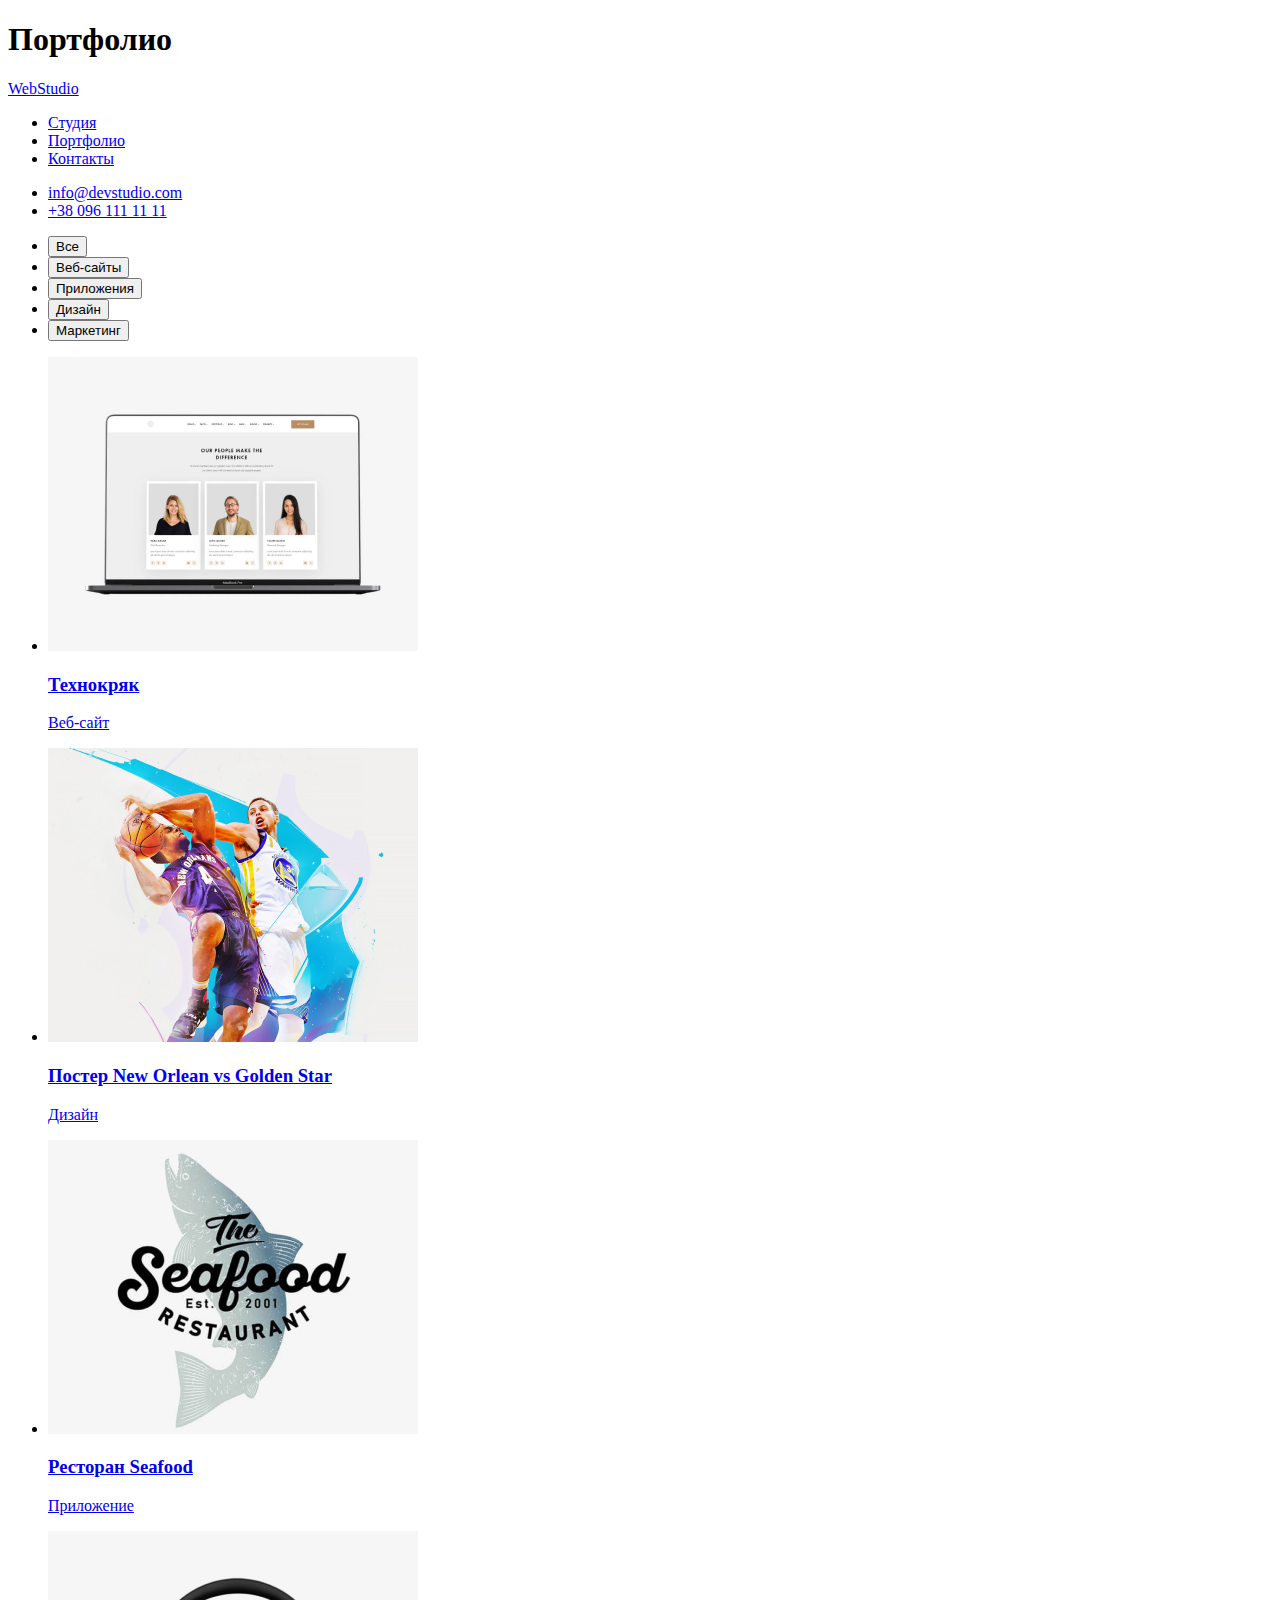
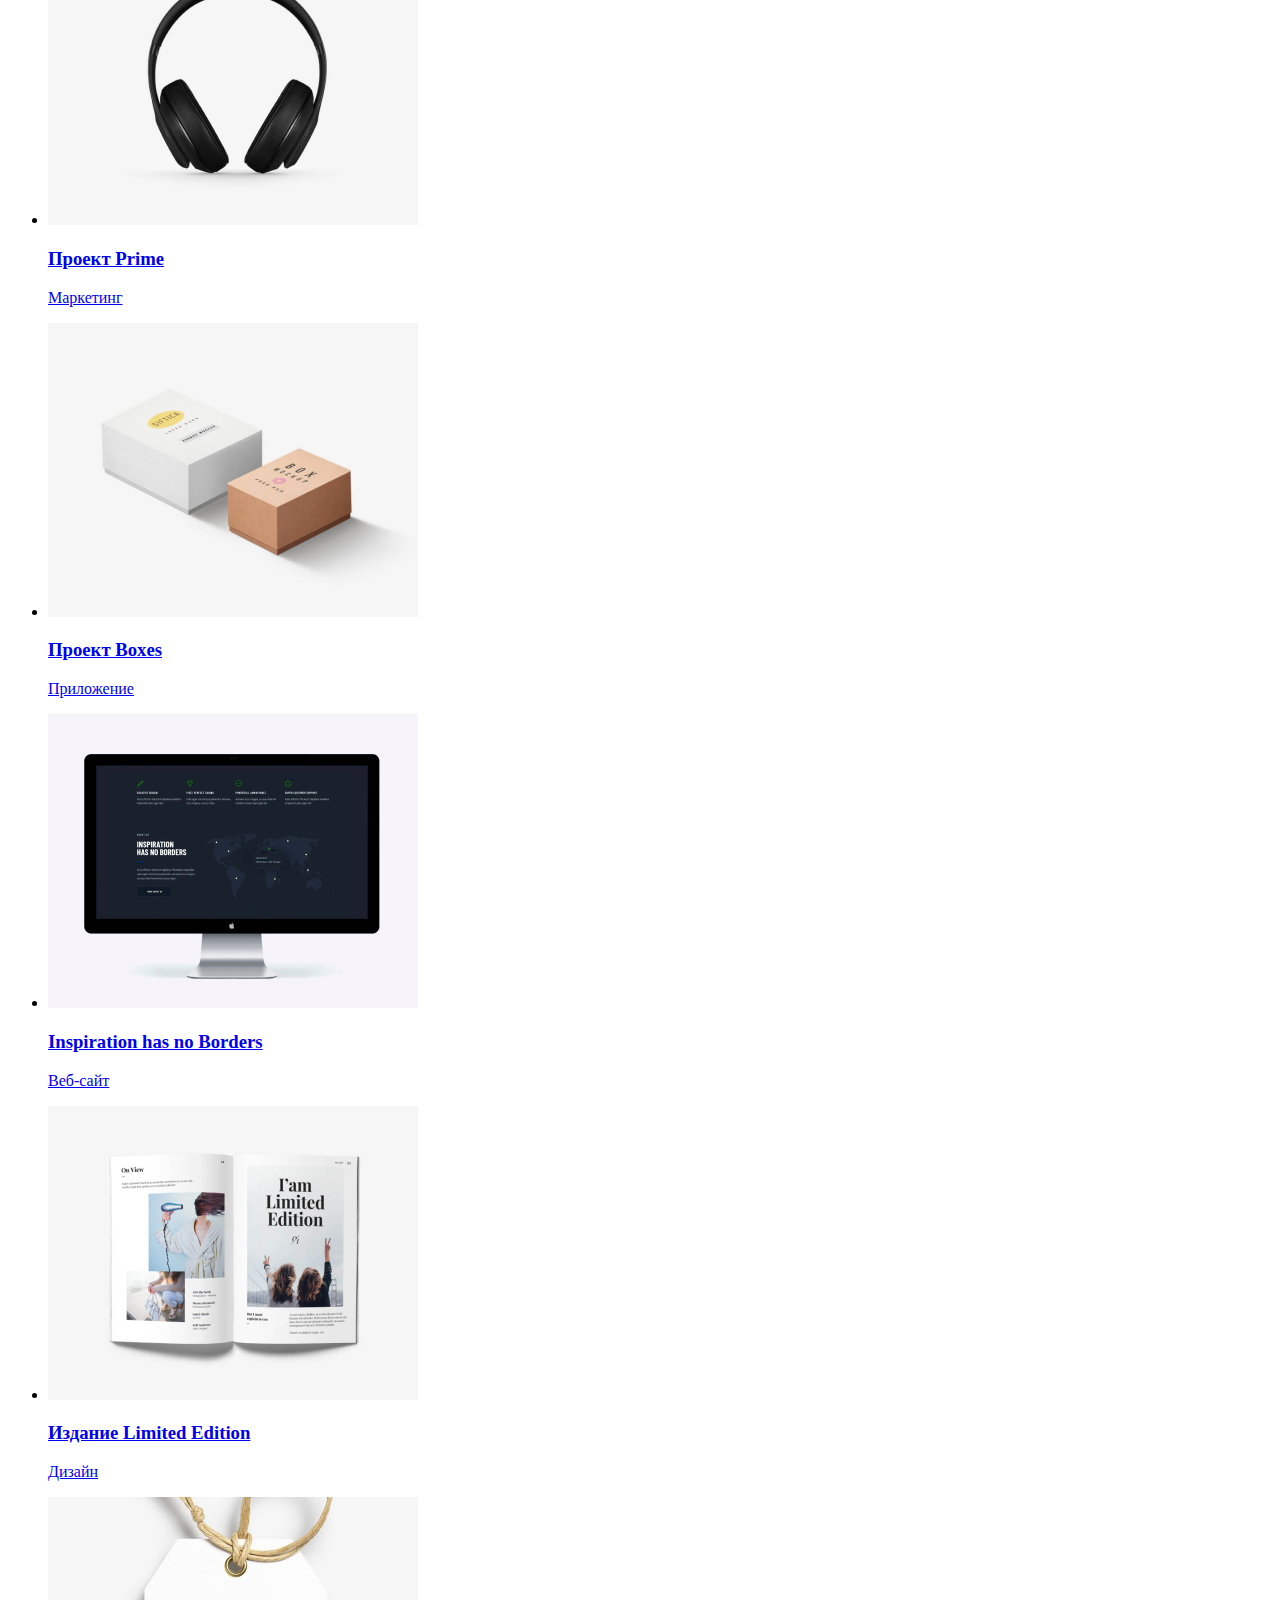
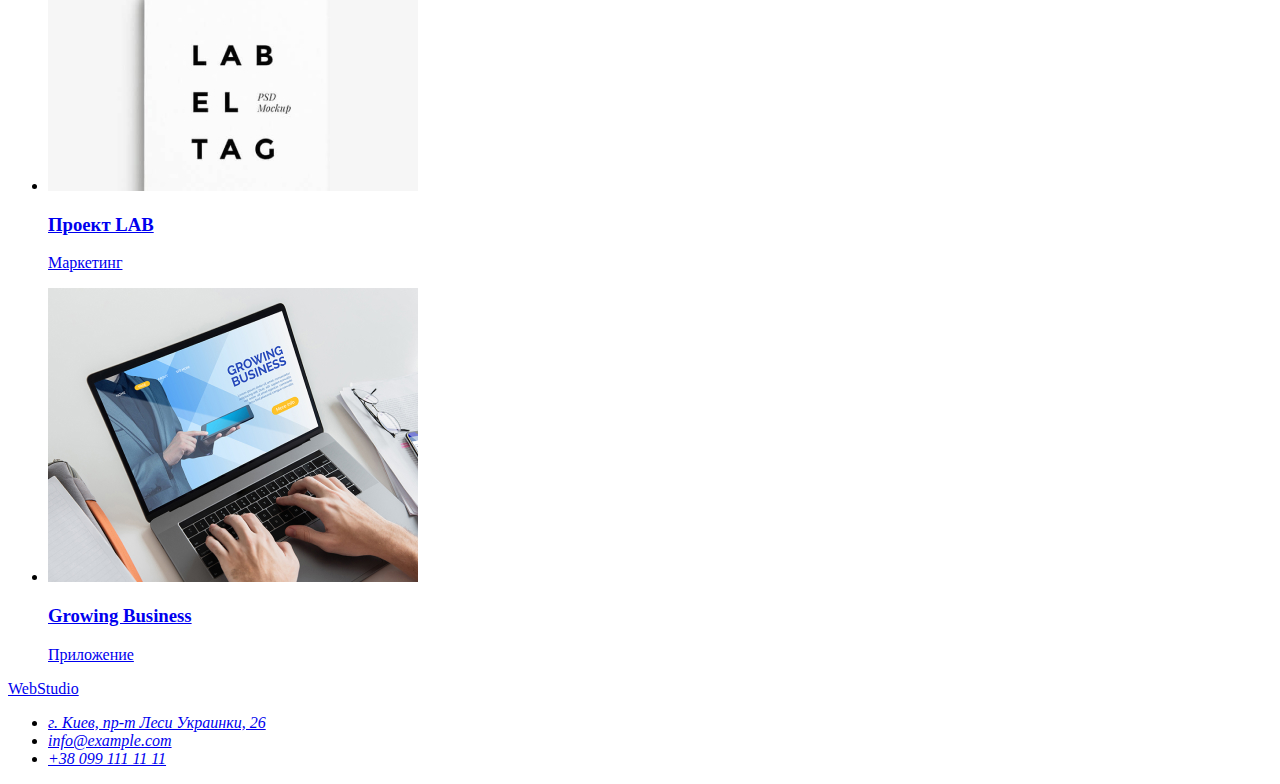
==== portfolio.html @ 723ae980 "Добавляет скелет портфолио" ====
<!DOCTYPE html>
<html lang="ru">

<head>
    <meta charset="UTF-8">
    <meta http-equiv="X-UA-Compatible" content="IE=edge">
    <meta name="viewport" content="width=device-width, initial-scale=1.0">
    <title>Document</title>
    <link rel="preconnect" href="https://fonts.googleapis.com">
    <link rel="preconnect" href="https://fonts.gstatic.com" crossorigin>
    <link
        href="https://fonts.googleapis.com/css2?family=Raleway:wght@700&family=Roboto:wght@400;500;700;900&display=swap"
        rel="stylesheet">
        <link rel="stylesheet" href="https://cdnjs.cloudflare.com/ajax/libs/modern-normalize/1.1.0/modern-normalize.min.css"
            integrity="sha512-wpPYUAdjBVSE4KJnH1VR1HeZfpl1ub8YT/NKx4PuQ5NmX2tKuGu6U/JRp5y+Y8XG2tV+wKQpNHVUX03MfMFn9Q=="
            crossorigin="anonymous" referrerpolicy="no-referrer" />
    <link rel="stylesheet" href="./css/styles.css" />
</head>

<body>
    <!-- Верхушка-->
    <header>
        <h1 class="secondary-heading">Портфолио</h1>
        <nav class="nav">
            <a href="./index.html" class="logo">Web<span class="logoheder">Studio</span></a>
            <ul>
                <li><a href="./index.html" class="link-secondary">Студия</a></li>
                <li><a href="./portfolio.html" class="link-secondary current">Портфолио</a></li>
                <li><a href="Контакты" class="link-secondary">Контакты</a></li>
            </ul>
        </nav>
        <ul>

            <li>
                <a href="mailto:info@devstudio.com" class="link">info@devstudio.com</a>
            </li>
            <li>
                <a href="tel:380961111111" class="link"> +38 096 111 11 11</a>
            </li>
        </ul>

    </header>
    <!--Проекты-->
    <main>
        <section>
            <ul class="nav-buttons">
                <li><button type="button" class="secondary-button">Все</button></li>
                <li><button type="button" class="secondary-button">Веб-сайты</button></li>
                <li><button type="button" class="secondary-button">Приложения</button></li>
                <li><button type="button" class="secondary-button">Дизайн</button></li>
                <li><button type="button" class="secondary-button">Маркетинг</button></li>
            </ul>

            <ul class="section-list">
                <li class="suplist"><a href="#" class="suplink">
                        <img src="./images/img(4).jpg" alt="ноутбук с фотографиями" width="370">
                        <h3 class="subtitel">Технокряк</h3>
                        <p class="subtext">Веб-сайт</p>
                    </a>
                </li>
                <li class="suplist"><a href="#" class="suplink">
                        <img src="./images/img(5).jpg" alt="баскетболисты" width="370">
                        <h3 class="subtitel">Постер New Orlean vs Golden Star</h3>
                        <p class="subtext">Дизайн</p>
                    </a>
                </li>
                <li class="suplist"><a href="#" class="suplink">
                        <img src="./images/img(6).jpg" alt="ресторан рыб" width="370">
                        <h3 class="subtitel">Ресторан Seafood</h3>
                        <p class="subtext">Приложение</p>
                    </a>
                </li>
                <li class="suplist"><a href="#" class="suplink">
                        <img src="./images/img(7).jpg" alt="картинка наушников" width="370">
                        <h3 class="subtitel">Проект Prime</h3>
                        <p class="subtext">Маркетинг</p>
                    </a>
                </li>
                <li class="suplist"><a href="#" class="suplink">
                        <img src="./images/img(8).jpg" alt="тетрадки" width="370">
                        <h3 class="subtitel">Проект Boxes</h3>
                        <p class="subtext">Приложение</p>
                    </a>
                </li>
                <li class="suplist"><a href="#" class="suplink">
                        <img src="./images/img(9).jpg" alt="монитор" width="370">
                        <h3 class="subtitel">Inspiration has no Borders</h3>
                        <p class="subtext">Веб-сайт</p>
                    </a>
                </li>
                <li class="suplist"><a href="#" class="suplink">
                        <img src="./images/img(10).jpg" alt="книга" width="370">
                        <h3 class="subtitel">Издание Limited Edition</h3>
                        <p class="subtext">Дизайн</p>
                    </a>
                </li>
                <li class="suplist"><a href="#" class="suplink">
                        <img src="./images/img(11).jpg" alt="лейбла" width="370">
                        <h3 class="subtitel">Проект LAB</h3>
                        <p class="subtext">Маркетинг</p>
                    </a>
                </li>
                <li class="suplist"><a href="#" class="suplink">
                        <img src="./images/img(12).jpg" alt="печатание на ноутбуке" width="370">
                        <h3 class="subtitel">Growing Business</h3>
                        <p class="subtext">Приложение</p>
                    </a>
                </li>
            </ul>
        </section>
    </main>
    <!--Footer-->
    <footer class="footer">


        <a href="./index.html" class="logo">Web<span class="logofooter">Studio</span></a>
        <address class="footer-address">
            <ul class="footer-list">

                <li>
                    <a href="https://googl/maps/p9azrNyudhK6fdbVA" rel="nofollow" target=“_blank” class="link">
                        <span class="secondary-link">г. Киев, пр-т Леси Украинки, 26</span></a>
                </li>
                <li>
                    <a href="mailto:info@example.com" class="link">info@example.com</a>
                </li>
                <li><a href="tel:+380991111111" class="link">+38 099 111 11 11</a>
                </li>

            </ul>
        </address>
    </footer>
</body>

</html>
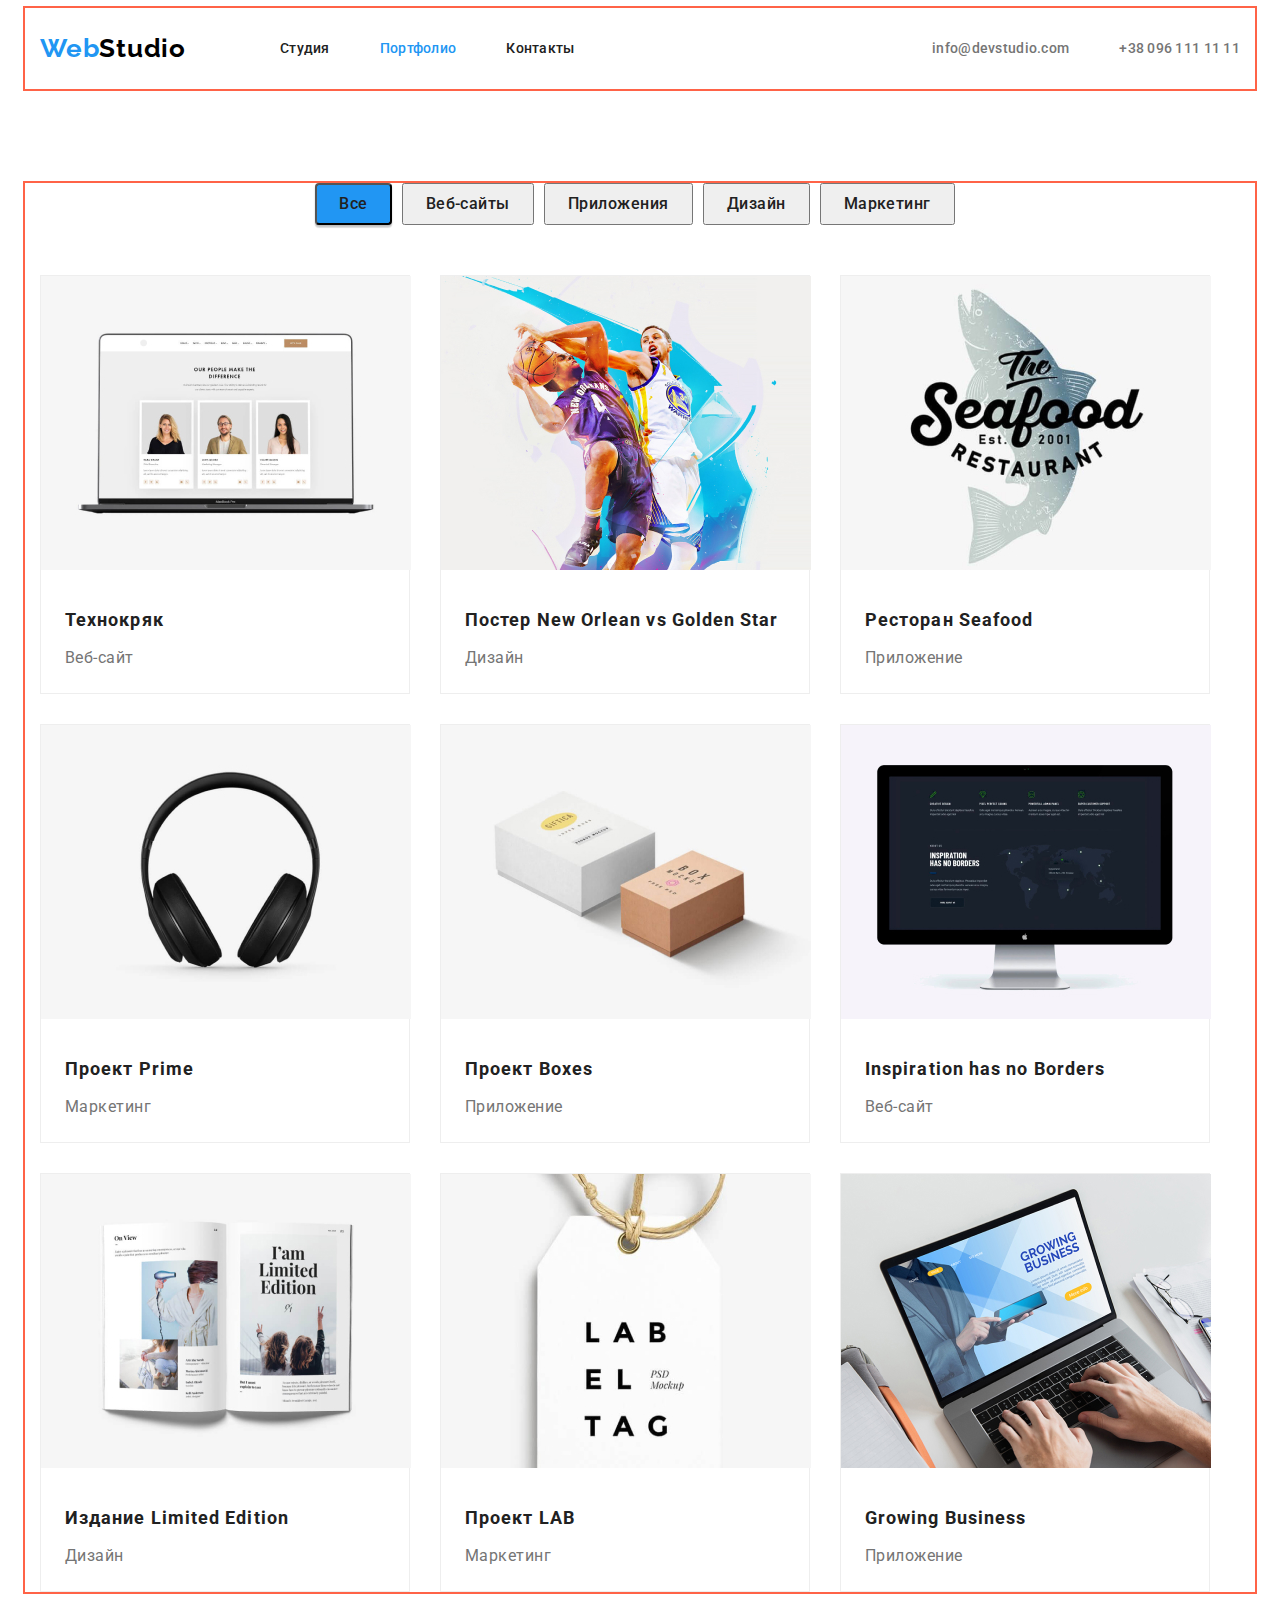
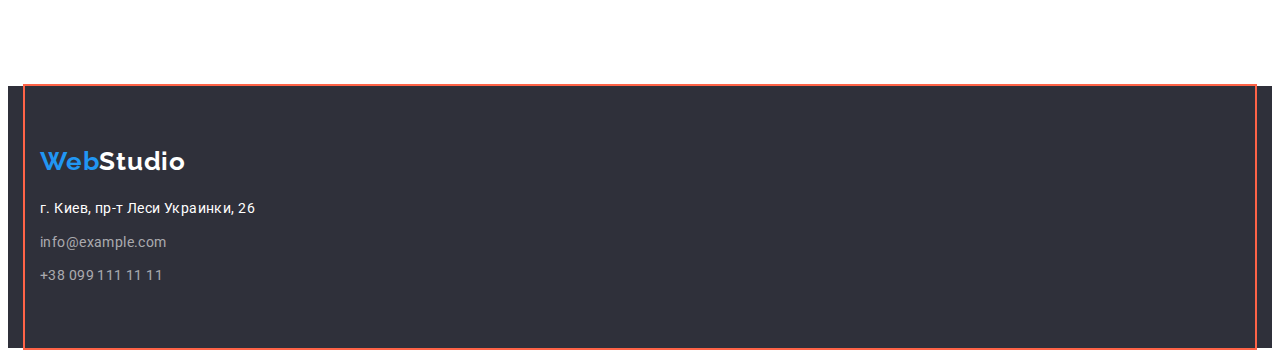
==== commit 297decbd: "Добавляет скелет портфолио" ====
--- a/portfolio.html
+++ b/portfolio.html
@@ -19,98 +19,145 @@
 
 <body>
     <!-- Верхушка-->
-    <header>
-        <h1 class="secondary-heading">Портфолио</h1>
+    <!-- <h1 class="visually-hidden">Портфолио</h1> -->
+    <header class="page-header">
+        <div class="container nav">
+        
         <nav class="nav">
             <a href="./index.html" class="logo">Web<span class="logoheder">Studio</span></a>
-            <ul>
-                <li><a href="./index.html" class="link-secondary">Студия</a></li>
-                <li><a href="./portfolio.html" class="link-secondary current">Портфолио</a></li>
-                <li><a href="Контакты" class="link-secondary">Контакты</a></li>
+            <div class="container-head">
+            <ul class="nav-link list">
+                <li class="nav-item"><a href="./index.html" class="link-secondary">Студия</a></li>
+                <li class="nav-item"><a href="./portfolio.html" class="link-secondary current">Портфолио</a></li>
+                <li class="nav-item"><a href="Контакты" class="link-secondary">Контакты</a></li>
             </ul>
+            </div>
         </nav>
-        <ul>
+        <ul class="contacts-list">
 
-            <li>
-                <a href="mailto:info@devstudio.com" class="link">info@devstudio.com</a>
+            <li class="item">
+                <a href="mailto:info@devstudio.com" class="header-link">info@devstudio.com</a>
             </li>
-            <li>
-                <a href="tel:380961111111" class="link"> +38 096 111 11 11</a>
+            <li class="item">
+                <a href="tel:380961111111" class="header-link"> +38 096 111 11 11</a>
             </li>
         </ul>
-
+        </div>      
     </header>
     <!--Проекты-->
     <main>
-        <section>
+        <section class="section">
+            <div class="container">
+                <div class="btn-container">
             <ul class="nav-buttons">
-                <li><button type="button" class="secondary-button">Все</button></li>
-                <li><button type="button" class="secondary-button">Веб-сайты</button></li>
-                <li><button type="button" class="secondary-button">Приложения</button></li>
-                <li><button type="button" class="secondary-button">Дизайн</button></li>
-                <li><button type="button" class="secondary-button">Маркетинг</button></li>
+                <li class="btn-items"><button type="button" class="secondary-button current">Все</button></li>
+                <li class="btn-items"><button type="button" class="secondary-button">Веб-сайты</button></li>
+                <li class="btn-items"><button type="button" class="secondary-button">Приложения</button></li>
+                <li class="btn-items"><button type="button" class="secondary-button">Дизайн</button></li>
+                <li class="btn-items"><button type="button" class="secondary-button">Маркетинг</button></li>
             </ul>
-
+                </div>
             <ul class="section-list">
                 <li class="suplist"><a href="#" class="suplink">
                         <img src="./images/img(4).jpg" alt="ноутбук с фотографиями" width="370">
+                    <div class="img-description">
                         <h3 class="subtitel">Технокряк</h3>
                         <p class="subtext">Веб-сайт</p>
+                    </div>
                     </a>
                 </li>
                 <li class="suplist"><a href="#" class="suplink">
                         <img src="./images/img(5).jpg" alt="баскетболисты" width="370">
+                    <div class="img-description">
                         <h3 class="subtitel">Постер New Orlean vs Golden Star</h3>
                         <p class="subtext">Дизайн</p>
+                    </div>
                     </a>
                 </li>
                 <li class="suplist"><a href="#" class="suplink">
                         <img src="./images/img(6).jpg" alt="ресторан рыб" width="370">
+                    <div class="img-description">
                         <h3 class="subtitel">Ресторан Seafood</h3>
                         <p class="subtext">Приложение</p>
+                    </div>
                     </a>
                 </li>
                 <li class="suplist"><a href="#" class="suplink">
                         <img src="./images/img(7).jpg" alt="картинка наушников" width="370">
+                    <div class="img-description">
                         <h3 class="subtitel">Проект Prime</h3>
                         <p class="subtext">Маркетинг</p>
+                    </div>
                     </a>
                 </li>
                 <li class="suplist"><a href="#" class="suplink">
                         <img src="./images/img(8).jpg" alt="тетрадки" width="370">
+                    <div class="img-description">
                         <h3 class="subtitel">Проект Boxes</h3>
                         <p class="subtext">Приложение</p>
+                    </div>
                     </a>
                 </li>
                 <li class="suplist"><a href="#" class="suplink">
                         <img src="./images/img(9).jpg" alt="монитор" width="370">
+                    <div class="img-description">
                         <h3 class="subtitel">Inspiration has no Borders</h3>
                         <p class="subtext">Веб-сайт</p>
+                    </div>
                     </a>
                 </li>
                 <li class="suplist"><a href="#" class="suplink">
                         <img src="./images/img(10).jpg" alt="книга" width="370">
+                    <div class="img-description">
                         <h3 class="subtitel">Издание Limited Edition</h3>
                         <p class="subtext">Дизайн</p>
+                    </div>
                     </a>
                 </li>
                 <li class="suplist"><a href="#" class="suplink">
                         <img src="./images/img(11).jpg" alt="лейбла" width="370">
+                    <div class="img-description">
                         <h3 class="subtitel">Проект LAB</h3>
                         <p class="subtext">Маркетинг</p>
+                    </div>
                     </a>
                 </li>
                 <li class="suplist"><a href="#" class="suplink">
                         <img src="./images/img(12).jpg" alt="печатание на ноутбуке" width="370">
+                    <div class="img-description">
                         <h3 class="subtitel">Growing Business</h3>
                         <p class="subtext">Приложение</p>
+                    </div>
                     </a>
                 </li>
             </ul>
+            </div>
         </section>
     </main>
     <!--Footer-->
     <footer class="footer">
+    
+        <div class="container">
+            <a href="./index.html" class="logo">Web<span class="logofooter">Studio</span></a>
+            <address class="footer-address">
+                <ul class="footer-list">
+    
+                    <li class="footer-item">
+                        <a href="https://googl/maps/p9azrNyudhK6fdbVA" rel="nofollow" target=“_blank” class="link">
+                            <span class="secondary-link">г. Киев, пр-т Леси Украинки, 26</span></a>
+                    </li>
+                    <li class="footer-item">
+                        <a href="mailto:info@example.com" class="link">info@example.com</a>
+                    </li>
+                    <li class="footer-item">
+                        <a href="tel:+380991111111" class="link">+38 099 111 11 11</a>
+                    </li>
+    
+                </ul>
+            </address>
+        </div>
+    </footer>
+    <!-- <footer class="footer">
 
 
         <a href="./index.html" class="logo">Web<span class="logofooter">Studio</span></a>
@@ -129,7 +176,7 @@
 
             </ul>
         </address>
-    </footer>
+    </footer> -->
 </body>
 
 </html>--- a/css/styles.css
+++ b/css/styles.css
@@ -0,0 +1,526 @@
+:root {
+  --title-text-color: #212121;
+  --primary-text-color: #757575;
+  --accent-color: #2196f3;
+  --primary-bg-color: #ffffff;
+  --secondary-bg-color: #2f303a;
+  --logo-color: #000000;
+  --link-color: #c4c4c4;
+  --bg-button-color: #188ce8;
+  --bg-team-color: #f5f4fa;
+  --footer-link-color: rgba(255, 255, 255, 0.6);
+  --btn-shadow-color: rgba(0, 0, 0, 0.15);
+}
+body {
+  color: var(--primary-bg-color);
+  color: var(--title-text-color);
+  font-family: 'Roboto', sans-serif;
+  font-size: 14px;
+}
+/* header */
+.container {
+  /* display: flex; */
+  margin-left: auto;
+  margin-right: auto;
+  padding-left: 15px;
+  padding-right: 15px;
+  outline: 2px solid tomato;
+  width: 1200px;
+}
+.container-head {
+  display: block;
+}
+
+.section {
+  padding-top: 94px;
+  padding-bottom: 94px;
+}
+
+/* logo */
+
+.logo {
+  color: var(--accent-color);
+  /* width: 145px;
+  height: 31px;
+  left: 215px;
+  top: 24px; */
+
+  font-family: Raleway;
+  font-style: normal;
+  font-weight: 700;
+  font-size: 26px;
+  line-height: 1.19em;
+  letter-spacing: 0.03em;
+  text-decoration: none;
+}
+.logoheder {
+  color: var(--logo-color);
+  /* width: 145px;
+  height: 31px;
+  left: 215px;
+  top: 24px; */
+
+  font-family: Raleway;
+  font-style: normal;
+  font-weight: 700;
+  font-size: 26px;
+  line-height: 1.19em;
+  letter-spacing: 0.03em;
+  text-decoration: none;
+}
+
+.nav .logo {
+  display: block;
+  padding-top: 24px;
+  padding-bottom: 25px;
+}
+
+/* Header link */
+.container.nav {
+  display: flex;
+  align-items: center;
+  /* border: 1px solid #ececec; */
+}
+
+.nav {
+  display: flex;
+}
+
+.header-link {
+  text-decoration: none;
+  color: var(--primary-text-color);
+  font-weight: 500;
+  font-size: 14px;
+  line-height: 1.14em;
+  letter-spacing: 0.02em;
+}
+
+.header-link:focus,
+.header-link:hover {
+  color: var(--accent-color);
+}
+
+.image {
+  max-width: 100%;
+}
+
+.link {
+  color: var(--title-text-color);
+  text-decoration: none;
+  font-weight: 500;
+}
+.nav-item {
+  color: var(--link-color);
+  align-items: center;
+}
+
+.item {
+  display: block;
+  padding-top: 32px;
+  padding-bottom: 32px;
+}
+
+.link:hover,
+.link:focus {
+  color: var(--accent-color);
+}
+
+.nav-link.list .link {
+  display: block;
+  padding-top: 32px;
+  padding-bottom: 32px;
+}
+
+.nav-link.list {
+  display: flex;
+  margin-left: 94px;
+}
+
+.nav-link.list .nav-item:not(:last-child) {
+  margin-right: 50px;
+}
+
+.nav-link.list .link.current {
+  color: var(--accent-color);
+}
+.item .link.current {
+  color: var(--accent-color);
+}
+
+.contacts-list {
+  display: flex;
+  margin-left: auto;
+}
+
+.contacts-list .item + .item {
+  margin-left: 50px;
+}
+
+/* hero */
+.hero {
+  margin-bottom: 94px;
+  margin-top: 0;
+  padding-top: 106px;
+  background-color: var(--secondary-bg-color);
+  text-align: center;
+}
+.hero-title {
+  margin-top: 0;
+  margin-bottom: 30px;
+  color: var(--primary-bg-color);
+  font-weight: 900;
+  font-size: 44px;
+  line-height: 1.36em;
+
+  letter-spacing: 0.06em;
+  text-transform: uppercase;
+}
+.hero-button {
+  margin-bottom: 106px;
+  display: inline-block;
+  border-radius: 4px;
+  padding: 10px 32px;
+  min-width: 136px;
+  background-color: var(--bg-button-color);
+  color: var(--primary-bg-color);
+  font-weight: 700;
+  cursor: pointer;
+  font-size: 16px;
+  line-height: 1.87em;
+  align-items: center;
+  text-align: center;
+  letter-spacing: 0.06em;
+  font-family: inherit;
+  box-shadow: 0px 4px 4px var(--btn-shadow-color);
+}
+.hero-button:hover,
+.hero-button:focus {
+  background-color: var(--accent-color);
+  color: var(--primary-bg-color);
+}
+/* features */
+.list {
+  padding: 0;
+  margin: 0;
+  list-style: none;
+}
+.feature-list {
+  display: flex;
+  justify-content: center;
+
+  margin-bottom: 0;
+  margin-top: 0;
+}
+.feature-list .section-title {
+  font-weight: 700;
+  font-size: 14px;
+  line-height: 1.14em;
+  text-transform: uppercase;
+}
+.section-text {
+  flex-basis: calc(100% / 4);
+  /* margin-right: 30px; */
+  margin-top: 0;
+  margin-bottom: 0px;
+  font-size: 14px;
+  line-height: 1.71em;
+  letter-spacing: 0.03em;
+  color: var(--primary-text-color);
+  width: 270px;
+}
+.text:not(:last-child) {
+  margin-right: 30px;
+}
+/* Чем мы занимаемся? */
+.section-subtitle {
+  margin-top: 0;
+  margin-bottom: 10px;
+  color: var(--title-text-color);
+  font-weight: 700;
+  font-size: 14px;
+  line-height: 16px;
+  letter-spacing: 0.03em;
+  text-transform: uppercase;
+}
+.section-title {
+  margin-top: 0;
+  margin-bottom: 50px;
+  font-weight: 700;
+  font-size: 36px;
+  line-height: 1.16em;
+  text-align: center;
+  letter-spacing: 0.03em;
+  color: var(--title-text-color);
+}
+.section-list-image {
+  display: flex;
+  margin-top: 0;
+  margin-left: 0;
+}
+
+.section-text-image:not(:last-child) {
+  margin-right: 30px;
+}
+/* Наша команда */
+.section-worker {
+  background-color: var(--bg-team-color);
+}
+
+.worker-item {
+  box-shadow: 0px 1px 3px rgba(0, 0, 0, 0.12), 0px 1px 1px rgba(0, 0, 0, 0.14),
+    0px 2px 1px rgba(0, 0, 0, 0.2);
+  border-radius: 0px 0px 4px 4px;
+  text-align: center;
+}
+.worker-item:not(:last-child) {
+  margin-right: 30px;
+}
+
+.image {
+  display: block;
+  max-width: 100%;
+  /* padding-bottom: 30px; */
+}
+
+.section-team.list {
+  display: flex;
+}
+
+.section-team.list:not(:last-child) {
+  margin-right: 30px;
+}
+
+/* .section-team.list:not(:last-child) {
+  margin-left: 30px;
+} */
+
+.section-team.list .section-title.h3 {
+  margin-bottom: 10px;
+  font-weight: 500;
+  font-size: 16px;
+  line-height: 1.18em;
+  text-align: center;
+  letter-spacing: 0.03em;
+}
+.section-team.list .section-text {
+  font-size: 16px;
+  line-height: 1.18em;
+  text-align: center;
+  letter-spacing: 0.03em;
+}
+/* .section-content {
+  text-align: center;
+} */
+
+h1,
+h2,
+h3,
+h4,
+h5,
+h6,
+p,
+ul {
+  margin: 0;
+  padding: 0;
+  list-style: none;
+}
+
+/* footer */
+.footer {
+  background-color: var(--secondary-bg-color);
+}
+
+.footer .logo {
+  display: block;
+  padding-top: 60px;
+  margin-bottom: 20px;
+}
+
+.footer-item:not(:last-child) {
+  margin-bottom: 10px;
+}
+
+.footer-list {
+  padding-bottom: 60px;
+}
+
+.footer-address .secondary-link {
+  font-style: normal;
+  font-weight: normal;
+  font-size: 14px;
+  line-height: 1.71em;
+  letter-spacing: 0.03em;
+  color: var(--primary-bg-color);
+}
+.footer-address .link {
+  font-style: normal;
+  font-weight: normal;
+  font-size: 14px;
+  line-height: 1.71em;
+
+  letter-spacing: 0.03em;
+}
+.footer .logofooter {
+  color: var(--primary-bg-color);
+  font-weight: 700;
+  font-size: 26px;
+  line-height: 1.19em;
+
+  letter-spacing: 0.03em;
+}
+.footer .link {
+  color: var(--footer-link-color);
+}
+/* Портфолио */
+/* .secondary-heading {
+  visibility: hidden;
+  position: absolute;
+  clip: rect(0 0 0 0);
+  width: 1px;
+  height: 1px;
+  margin: -1px;
+} */
+
+.nav .link-secondary {
+  display: block;
+  padding-top: 32px;
+  padding-bottom: 32px;
+  font-style: normal;
+  font-weight: 500;
+  font-size: 14px;
+  line-height: 1.14em;
+  letter-spacing: 0.02em;
+  text-decoration: none;
+  color: var(--title-text-color);
+}
+.link-secondary:hover,
+.link-secondary:focus {
+  color: var(--accent-color);
+}
+.link-secondary.current {
+  color: var(--accent-color);
+}
+/* кнопки */
+.nav-buttons {
+  display: flex;
+  justify-content: center;
+  margin-right: 10px;
+}
+.secondary-button.current {
+  background-color: var(--accent-color);
+
+  color: var(--primary-bg-color);
+  box-shadow: 0px 3px 1px rgba(0, 0, 0, 0.1), 0px 1px 2px rgba(0, 0, 0, 0.08),
+    0px 2px 2px rgba(0, 0, 0, 0.12);
+  border-radius: 4px;
+}
+
+.btn-items:not(:last-child) {
+  margin-right: 10px;
+}
+.btn-container {
+  margin-bottom: 50px;
+}
+
+.nav-buttons .secondary-button {
+  padding: 6px 22px;
+  color: var(--title-text-color);
+  font-style: normal;
+  font-weight: 500;
+  font-size: 16px;
+  line-height: 1.62em;
+  cursor: pointer;
+  font-family: inherit;
+  text-align: center;
+  letter-spacing: 0.03em;
+}
+.nav-buttons .secondary-button:hover,
+.nav-buttons .secondary-button:focus {
+  background-color: var(--accent-color);
+  color: var(--primary-bg-color);
+  box-shadow: 0px 3px 1px rgba(0, 0, 0, 0.1), 0px 1px 2px rgba(0, 0, 0, 0.08),
+    0px 2px 2px rgba(0, 0, 0, 0.12);
+  border-radius: 4px;
+}
+/* Проекты */
+.section-list {
+  display: flex;
+  flex-wrap: wrap;
+  /* margin-top: -15px;
+  margin-left: -15px; */
+}
+
+/* .section-list:nth-last-child(-n + 3) {
+  margin-right: 30px;
+  margin-bottom: 30px;
+} */
+
+.suplist {
+  max-width: 100%;
+  width: 370px;
+  margin-right: 30px;
+  margin-bottom: 30px;
+  /* margin-top: 15px;
+  margin-left: 15px; */
+  border: 1px solid #eeeeee;
+  box-sizing: border-box;
+}
+
+.suplist:nth-child(3n) {
+  margin-right: 0;
+}
+
+.suplist:nth-last-child(-n + 3) {
+  margin-bottom: 0;
+}
+
+.suplink {
+  text-decoration: none;
+  font-weight: bold;
+  font-size: 18px;
+  line-height: 2em;
+
+  letter-spacing: 0.06em;
+  color: var(--title-text-color);
+}
+
+.img-description {
+  padding: 20px 24px;
+}
+
+.section-list .subtitel {
+  color: var(--title-text-color);
+  font-weight: 700;
+  font-size: 18px;
+  line-height: 2em;
+  letter-spacing: 0.06em;
+  padding-bottom: 5px;
+}
+.section-list .subtext {
+  font-size: 16px;
+  line-height: 1.87em;
+  color: var(--primary-text-color);
+  font-weight: normal;
+  letter-spacing: 0.03em;
+}
+
+/* .visually-hidden {
+  position: absolute;
+  clip: rect(0 0 0 0);
+  width: 1px;
+  height: 1px;
+  margin: -1px;
+} */
+/* цвет лого черный #000000 */
+/* цвет лого синий #2196F3 */
+/* цвет в шапке черный #212121 */
+/* цвет заголовка h1 #FFFFFF */
+/* акцент #2196F3 */
+/* заголовки main #212121 */
+/* абзац main #757575 */
+/* цвет лого внизу белый #FFFFFF; */
+/* цвет лого внизу синий #2196F3; */
+/* цвет адреса внизу белый #FFFFFF; */
+/* цвет контактов внизу rgba(255, 255, 255, 0.6); */
+/* вторичный цвет фона #F5F4FA */
+/*  */ ;
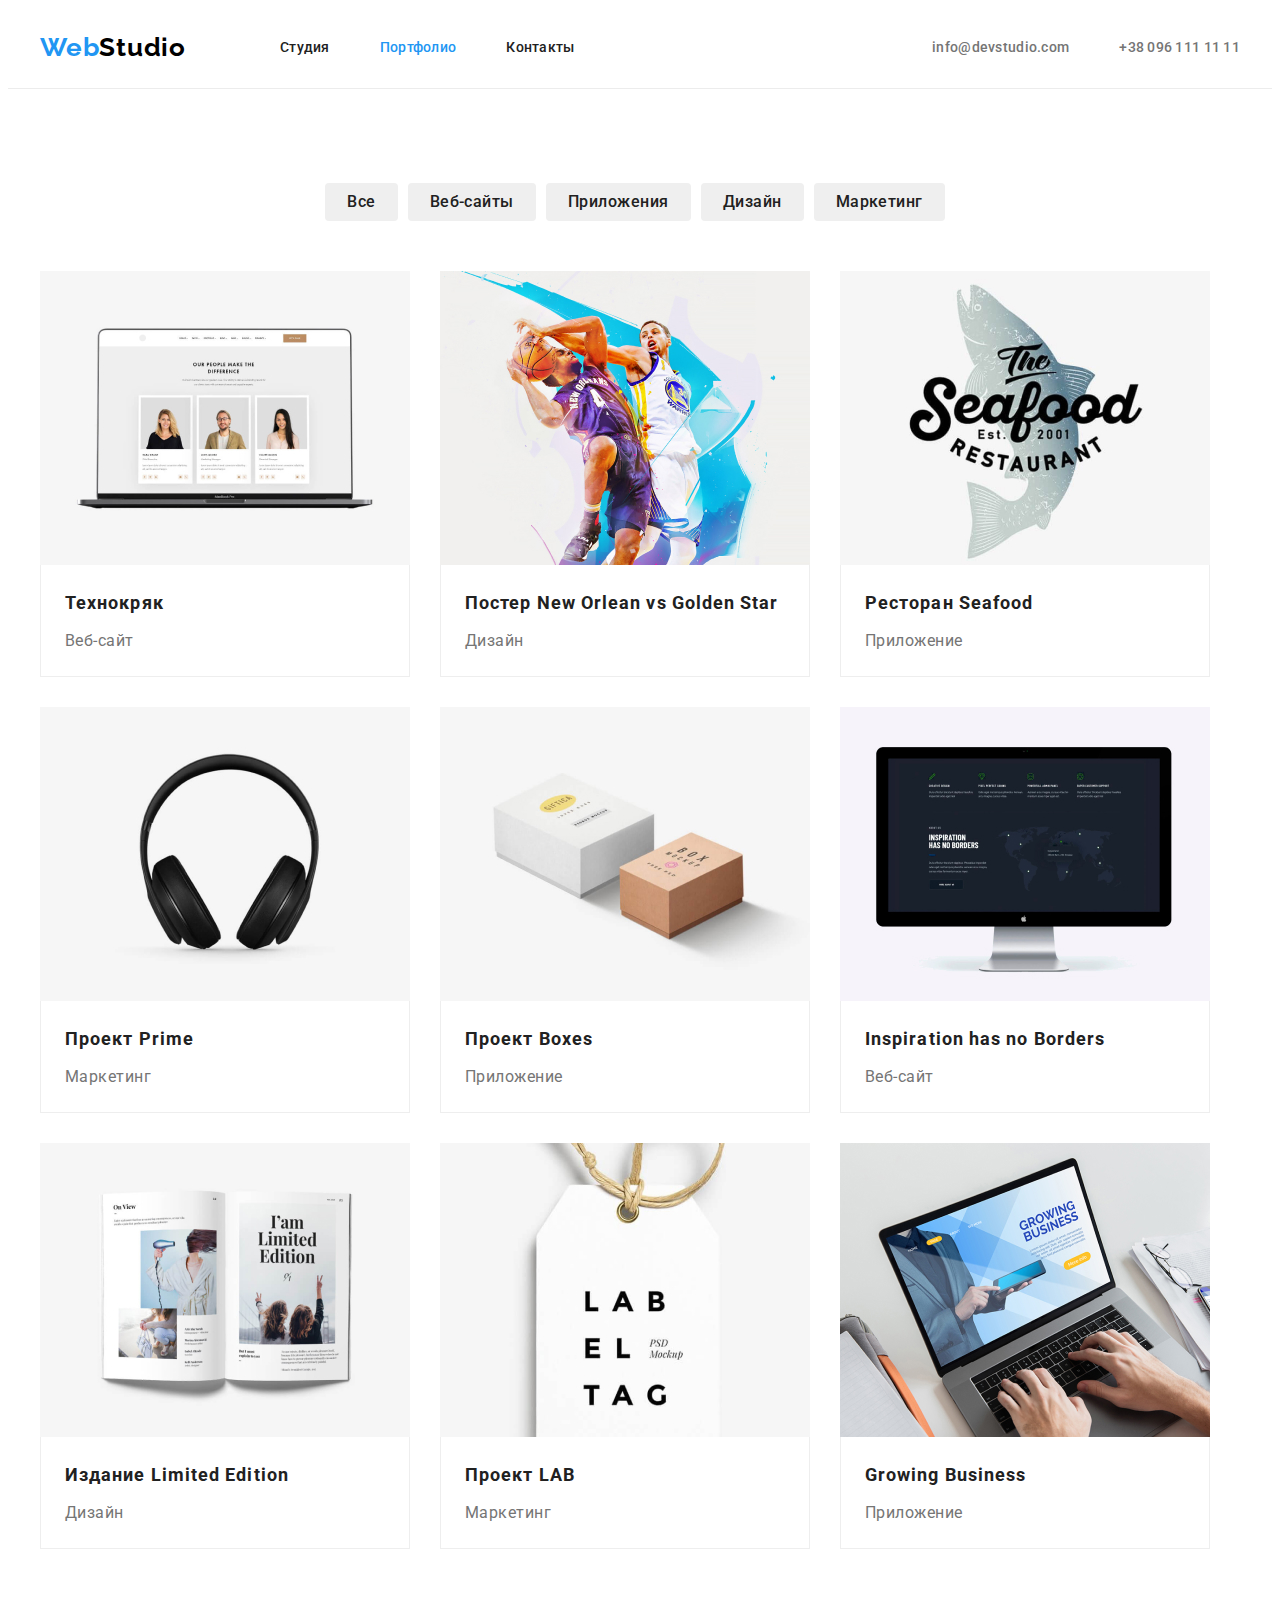
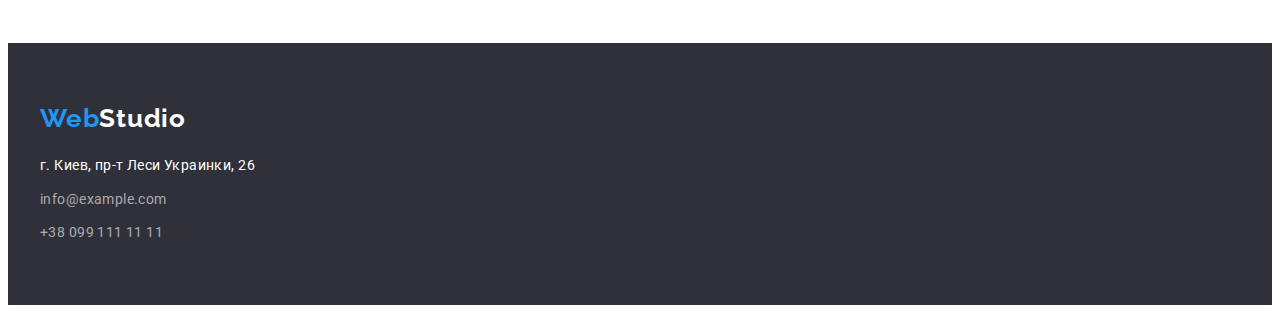
==== commit 7bc1bb2b: "Добавляет скелет портфолио" ====
--- a/portfolio.html
+++ b/portfolio.html
@@ -47,19 +47,17 @@
     <!--Проекты-->
     <main>
         <section class="section">
-            <div class="container">
-                <div class="btn-container">
+            <div class="container">  
             <ul class="nav-buttons">
-                <li class="btn-items"><button type="button" class="secondary-button current">Все</button></li>
+                <li class="btn-items"><button type="button" class="secondary-button">Все</button></li>
                 <li class="btn-items"><button type="button" class="secondary-button">Веб-сайты</button></li>
                 <li class="btn-items"><button type="button" class="secondary-button">Приложения</button></li>
                 <li class="btn-items"><button type="button" class="secondary-button">Дизайн</button></li>
                 <li class="btn-items"><button type="button" class="secondary-button">Маркетинг</button></li>
             </ul>
-                </div>
             <ul class="section-list">
                 <li class="suplist"><a href="#" class="suplink">
-                        <img src="./images/img(4).jpg" alt="ноутбук с фотографиями" width="370">
+                        <img src="./images/img(4).jpg" alt="ноутбук с фотографиями" width="370" class="sup-image">
                     <div class="img-description">
                         <h3 class="subtitel">Технокряк</h3>
                         <p class="subtext">Веб-сайт</p>
@@ -67,7 +65,7 @@
                     </a>
                 </li>
                 <li class="suplist"><a href="#" class="suplink">
-                        <img src="./images/img(5).jpg" alt="баскетболисты" width="370">
+                        <img src="./images/img(5).jpg" alt="баскетболисты" width="370" class="sup-image">
                     <div class="img-description">
                         <h3 class="subtitel">Постер New Orlean vs Golden Star</h3>
                         <p class="subtext">Дизайн</p>
@@ -75,7 +73,7 @@
                     </a>
                 </li>
                 <li class="suplist"><a href="#" class="suplink">
-                        <img src="./images/img(6).jpg" alt="ресторан рыб" width="370">
+                        <img src="./images/img(6).jpg" alt="ресторан рыб" width="370" class="sup-image">
                     <div class="img-description">
                         <h3 class="subtitel">Ресторан Seafood</h3>
                         <p class="subtext">Приложение</p>
@@ -83,7 +81,7 @@
                     </a>
                 </li>
                 <li class="suplist"><a href="#" class="suplink">
-                        <img src="./images/img(7).jpg" alt="картинка наушников" width="370">
+                        <img src="./images/img(7).jpg" alt="картинка наушников" width="370" class="sup-image">
                     <div class="img-description">
                         <h3 class="subtitel">Проект Prime</h3>
                         <p class="subtext">Маркетинг</p>
@@ -91,7 +89,7 @@
                     </a>
                 </li>
                 <li class="suplist"><a href="#" class="suplink">
-                        <img src="./images/img(8).jpg" alt="тетрадки" width="370">
+                        <img src="./images/img(8).jpg" alt="тетрадки" width="370" class="sup-image">
                     <div class="img-description">
                         <h3 class="subtitel">Проект Boxes</h3>
                         <p class="subtext">Приложение</p>
@@ -99,7 +97,7 @@
                     </a>
                 </li>
                 <li class="suplist"><a href="#" class="suplink">
-                        <img src="./images/img(9).jpg" alt="монитор" width="370">
+                        <img src="./images/img(9).jpg" alt="монитор" width="370" class="sup-image">
                     <div class="img-description">
                         <h3 class="subtitel">Inspiration has no Borders</h3>
                         <p class="subtext">Веб-сайт</p>
@@ -107,7 +105,7 @@
                     </a>
                 </li>
                 <li class="suplist"><a href="#" class="suplink">
-                        <img src="./images/img(10).jpg" alt="книга" width="370">
+                        <img src="./images/img(10).jpg" alt="книга" width="370" class="sup-image">
                     <div class="img-description">
                         <h3 class="subtitel">Издание Limited Edition</h3>
                         <p class="subtext">Дизайн</p>
@@ -115,7 +113,7 @@
                     </a>
                 </li>
                 <li class="suplist"><a href="#" class="suplink">
-                        <img src="./images/img(11).jpg" alt="лейбла" width="370">
+                        <img src="./images/img(11).jpg" alt="лейбла" width="370" class="sup-image">
                     <div class="img-description">
                         <h3 class="subtitel">Проект LAB</h3>
                         <p class="subtext">Маркетинг</p>
@@ -123,7 +121,7 @@
                     </a>
                 </li>
                 <li class="suplist"><a href="#" class="suplink">
-                        <img src="./images/img(12).jpg" alt="печатание на ноутбуке" width="370">
+                        <img src="./images/img(12).jpg" alt="печатание на ноутбуке" width="370" class="sup-image">
                     <div class="img-description">
                         <h3 class="subtitel">Growing Business</h3>
                         <p class="subtext">Приложение</p>
@@ -157,26 +155,7 @@
             </address>
         </div>
     </footer>
-    <!-- <footer class="footer">
 
-
-        <a href="./index.html" class="logo">Web<span class="logofooter">Studio</span></a>
-        <address class="footer-address">
-            <ul class="footer-list">
-
-                <li>
-                    <a href="https://googl/maps/p9azrNyudhK6fdbVA" rel="nofollow" target=“_blank” class="link">
-                        <span class="secondary-link">г. Киев, пр-т Леси Украинки, 26</span></a>
-                </li>
-                <li>
-                    <a href="mailto:info@example.com" class="link">info@example.com</a>
-                </li>
-                <li><a href="tel:+380991111111" class="link">+38 099 111 11 11</a>
-                </li>
-
-            </ul>
-        </address>
-    </footer> -->
 </body>
 
 </html>--- a/css/styles.css
+++ b/css/styles.css
@@ -18,15 +18,31 @@
   font-size: 14px;
 }
 /* header */
+
+.page-header {
+  border-bottom: 1px solid #ececec;
+}
+
 .container {
-  /* display: flex; */
   margin-left: auto;
   margin-right: auto;
   padding-left: 15px;
   padding-right: 15px;
-  outline: 2px solid tomato;
+
   width: 1200px;
 }
+
+.section-examples {
+  padding-top: 0;
+  padding-bottom: 94px;
+}
+
+.section-worker {
+  background-color: var(--bg-team-color);
+  padding-top: 94px;
+  padding-bottom: 94px;
+}
+
 .container-head {
   display: block;
 }
@@ -40,10 +56,6 @@
 
 .logo {
   color: var(--accent-color);
-  /* width: 145px;
-  height: 31px;
-  left: 215px;
-  top: 24px; */
 
   font-family: Raleway;
   font-style: normal;
@@ -55,10 +67,6 @@
 }
 .logoheder {
   color: var(--logo-color);
-  /* width: 145px;
-  height: 31px;
-  left: 215px;
-  top: 24px; */
 
   font-family: Raleway;
   font-style: normal;
@@ -79,7 +87,6 @@
 .container.nav {
   display: flex;
   align-items: center;
-  /* border: 1px solid #ececec; */
 }
 
 .nav {
@@ -87,12 +94,15 @@
 }
 
 .header-link {
+  display: block;
   text-decoration: none;
   color: var(--primary-text-color);
   font-weight: 500;
   font-size: 14px;
   line-height: 1.14em;
   letter-spacing: 0.02em;
+  padding-top: 32px;
+  padding-bottom: 32px;
 }
 
 .header-link:focus,
@@ -114,11 +124,11 @@
   align-items: center;
 }
 
-.item {
+/* .item {
   display: block;
   padding-top: 32px;
   padding-bottom: 32px;
-}
+} */
 
 .link:hover,
 .link:focus {
@@ -143,9 +153,12 @@
 .nav-link.list .link.current {
   color: var(--accent-color);
 }
-.item .link.current {
-  color: var(--accent-color);
-}
+/* .item .link.current {
+  display: block;
+  color: var(--primary-text-color);
+  padding-top: 32px;
+  padding-bottom: 32px;
+} */
 
 .contacts-list {
   display: flex;
@@ -157,13 +170,13 @@
 }
 
 /* hero */
-.hero {
-  margin-bottom: 94px;
-  margin-top: 0;
-  padding-top: 106px;
+.hero-section {
+  padding-top: 200px;
+  padding-bottom: 200px;
   background-color: var(--secondary-bg-color);
   text-align: center;
 }
+
 .hero-title {
   margin-top: 0;
   margin-bottom: 30px;
@@ -176,7 +189,6 @@
   text-transform: uppercase;
 }
 .hero-button {
-  margin-bottom: 106px;
   display: inline-block;
   border-radius: 4px;
   padding: 10px 32px;
@@ -217,24 +229,27 @@
   line-height: 1.14em;
   text-transform: uppercase;
 }
-.section-text {
+
+.text {
   flex-basis: calc(100% / 4);
-  /* margin-right: 30px; */
+  width: 270px;
   margin-top: 0;
   margin-bottom: 0px;
+}
+
+.section-text {
   font-size: 14px;
   line-height: 1.71em;
   letter-spacing: 0.03em;
   color: var(--primary-text-color);
-  width: 270px;
 }
 .text:not(:last-child) {
-  margin-right: 30px;
+  padding-right: 30px;
 }
 /* Чем мы занимаемся? */
 .section-subtitle {
   margin-top: 0;
-  margin-bottom: 10px;
+  padding-bottom: 10px;
   color: var(--title-text-color);
   font-weight: 700;
   font-size: 14px;
@@ -262,9 +277,6 @@
   margin-right: 30px;
 }
 /* Наша команда */
-.section-worker {
-  background-color: var(--bg-team-color);
-}
 
 .worker-item {
   box-shadow: 0px 1px 3px rgba(0, 0, 0, 0.12), 0px 1px 1px rgba(0, 0, 0, 0.14),
@@ -279,7 +291,6 @@
 .image {
   display: block;
   max-width: 100%;
-  /* padding-bottom: 30px; */
 }
 
 .section-team.list {
@@ -289,10 +300,6 @@
 .section-team.list:not(:last-child) {
   margin-right: 30px;
 }
-
-/* .section-team.list:not(:last-child) {
-  margin-left: 30px;
-} */
 
 .section-team.list .section-title.h3 {
   margin-bottom: 10px;
@@ -308,9 +315,10 @@
   text-align: center;
   letter-spacing: 0.03em;
 }
-/* .section-content {
-  text-align: center;
-} */
+.section-content {
+  padding-top: 30px;
+  padding-bottom: 30px;
+}
 
 h1,
 h2,
@@ -328,20 +336,17 @@
 /* footer */
 .footer {
   background-color: var(--secondary-bg-color);
+  padding-top: 60px;
+  padding-bottom: 60px;
 }
 
 .footer .logo {
   display: block;
-  padding-top: 60px;
   margin-bottom: 20px;
 }
 
 .footer-item:not(:last-child) {
   margin-bottom: 10px;
-}
-
-.footer-list {
-  padding-bottom: 60px;
 }
 
 .footer-address .secondary-link {
@@ -405,21 +410,11 @@
   display: flex;
   justify-content: center;
   margin-right: 10px;
-}
-.secondary-button.current {
-  background-color: var(--accent-color);
-
-  color: var(--primary-bg-color);
-  box-shadow: 0px 3px 1px rgba(0, 0, 0, 0.1), 0px 1px 2px rgba(0, 0, 0, 0.08),
-    0px 2px 2px rgba(0, 0, 0, 0.12);
-  border-radius: 4px;
+  margin-bottom: 50px;
 }
 
 .btn-items:not(:last-child) {
   margin-right: 10px;
-}
-.btn-container {
-  margin-bottom: 50px;
 }
 
 .nav-buttons .secondary-button {
@@ -433,6 +428,8 @@
   font-family: inherit;
   text-align: center;
   letter-spacing: 0.03em;
+  border: none;
+  border-radius: 4px;
 }
 .nav-buttons .secondary-button:hover,
 .nav-buttons .secondary-button:focus {
@@ -446,23 +443,12 @@
 .section-list {
   display: flex;
   flex-wrap: wrap;
-  /* margin-top: -15px;
-  margin-left: -15px; */
-}
-
-/* .section-list:nth-last-child(-n + 3) {
-  margin-right: 30px;
-  margin-bottom: 30px;
-} */
+}
 
 .suplist {
-  max-width: 100%;
   width: 370px;
   margin-right: 30px;
   margin-bottom: 30px;
-  /* margin-top: 15px;
-  margin-left: 15px; */
-  border: 1px solid #eeeeee;
   box-sizing: border-box;
 }
 
@@ -484,8 +470,16 @@
   color: var(--title-text-color);
 }
 
+.sup-image {
+  display: block;
+  max-width: 100%;
+}
+
 .img-description {
   padding: 20px 24px;
+  border-right: 1px solid #eeeeee;
+  border-bottom: 1px solid #eeeeee;
+  border-left: 1px solid #eeeeee;
 }
 
 .section-list .subtitel {
@@ -494,7 +488,7 @@
   font-size: 18px;
   line-height: 2em;
   letter-spacing: 0.06em;
-  padding-bottom: 5px;
+  margin-bottom: 5px;
 }
 .section-list .subtext {
   font-size: 16px;
